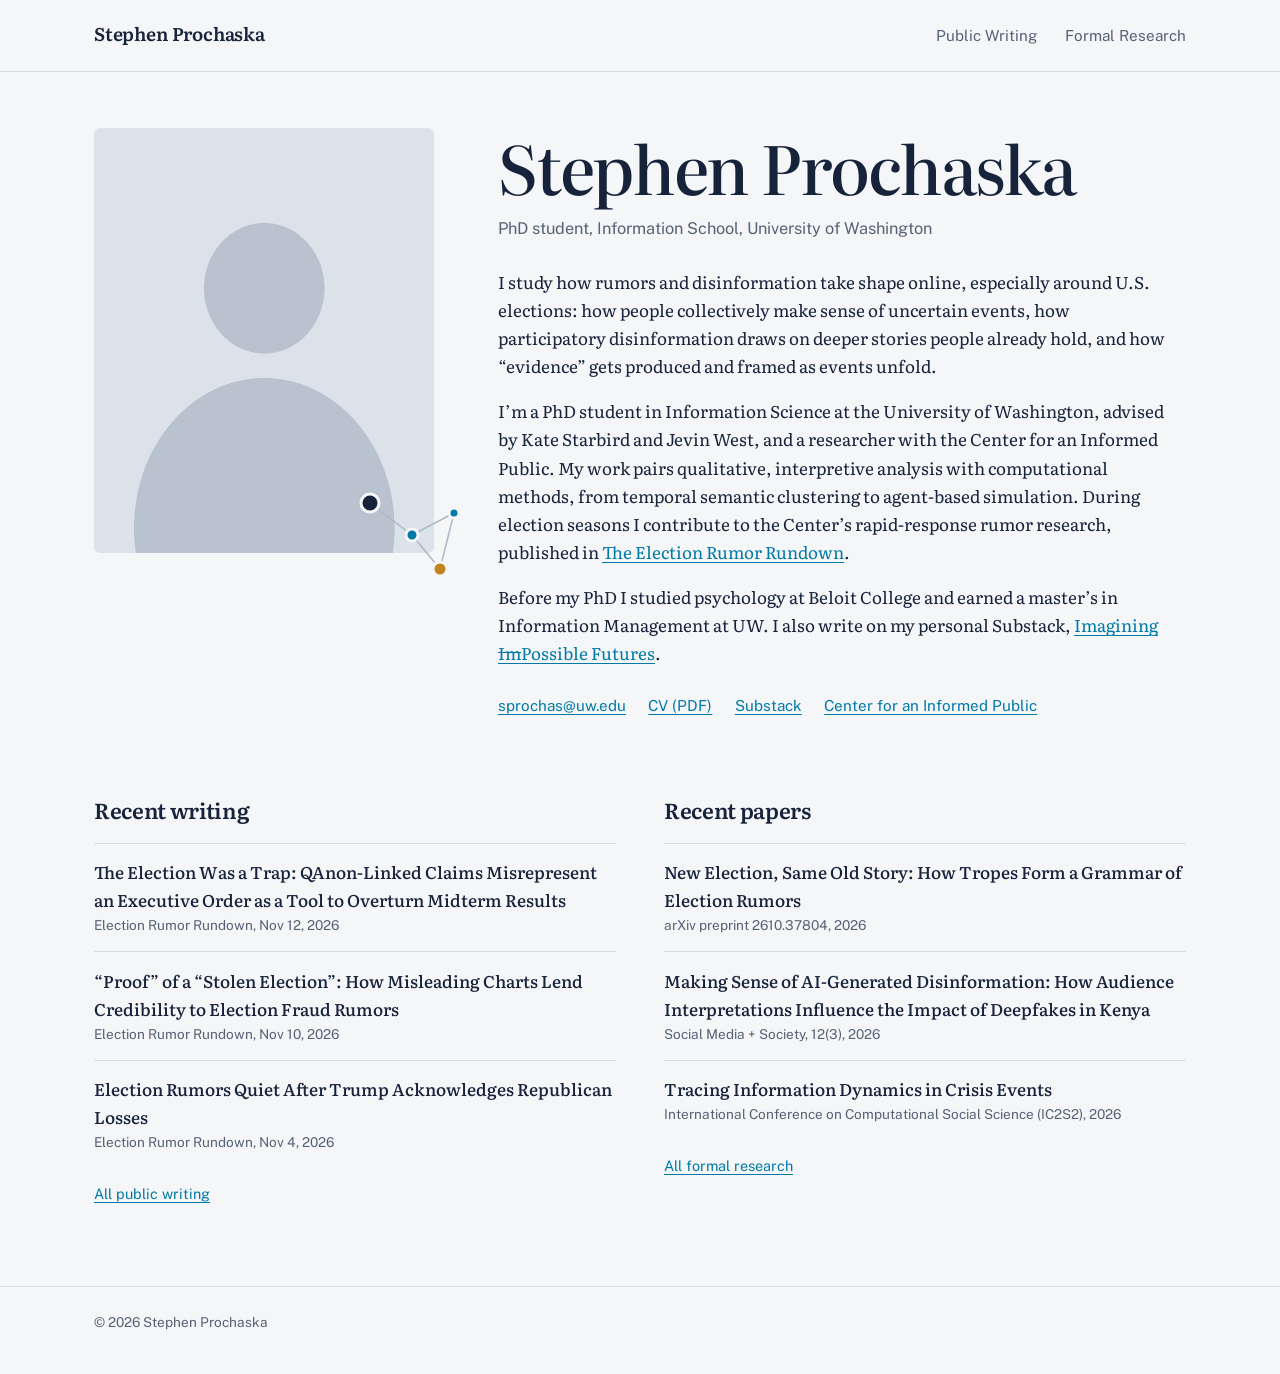
==== index.html @ 0f376863 "Add files via upload" ====
<!DOCTYPE html>
<html lang="en">
<head>
  <meta charset="utf-8">
  <meta name="viewport" content="width=device-width, initial-scale=1">
  <!-- EDIT: your name and a one-line description (shows in Google and link previews) -->
  <title>Stephen Prochaska</title>
  <meta name="description" content="Stephen Prochaska studies online rumors, disinformation, and collective sensemaking around U.S. elections at the University of Washington.">
  <meta property="og:title" content="Stephen Prochaska">
  <meta property="og:image" content="assets/img/photo.jpg">
  <link rel="preconnect" href="https://fonts.googleapis.com">
  <link rel="preconnect" href="https://fonts.gstatic.com" crossorigin>
  <link href="https://fonts.googleapis.com/css2?family=Literata:ital,opsz,wght@0,7..72,400..700;1,7..72,400..700&family=Public+Sans:wght@400;500;600&display=swap" rel="stylesheet">
  <link rel="stylesheet" href="assets/css/style.css">
</head>
<body>
  <a class="skip" href="#main">Skip to content</a>
  <header class="site-header">
    <div class="wrap">
      <a class="site-name" href="./">Stephen Prochaska</a>
      <nav class="site-nav" aria-label="Main">
        <a href="writing.html">Public Writing</a>
        <a href="research.html">Formal Research</a>
      </nav>
    </div>
  </header>

  <main id="main">
    <div class="wrap">
      <section class="intro">
        <div class="portrait">
          <!-- EDIT: replace assets/img/photo.jpg with your own photo (portrait, ~800×1000px) -->
          <img src="assets/img/photo.jpg" alt="Portrait of Stephen Prochaska" width="680" height="850">
          <svg class="graph-mark" viewBox="0 0 120 100" aria-hidden="true">
            <g stroke="#AEB9C6" stroke-width="1.5">
              <line x1="18" y1="20" x2="60" y2="52"/><line x1="60" y1="52" x2="102" y2="30"/>
              <line x1="60" y1="52" x2="88" y2="86"/><line x1="102" y1="30" x2="88" y2="86"/>
            </g>
            <circle cx="18" cy="20" r="9" fill="#17223B" stroke="#F4F6F8" stroke-width="3"/>
            <circle cx="60" cy="52" r="6" fill="#0079A8" stroke="#F4F6F8" stroke-width="3"/>
            <circle cx="102" cy="30" r="5" fill="#0079A8" stroke="#F4F6F8" stroke-width="3"/>
            <circle cx="88" cy="86" r="7" fill="#C08420" stroke="#F4F6F8" stroke-width="3"/>
          </svg>
        </div>

        <div>
          <!-- EDIT: name, role, bio paragraphs, and contact links -->
          <h1>Stephen Prochaska</h1>
          <p class="role">PhD student, Information School, University of Washington</p>
          <div class="bio">
            <p>I study how rumors and disinformation take shape online, especially around U.S. elections: how people collectively make sense of uncertain events, how participatory disinformation draws on deeper stories people already hold, and how “evidence” gets produced and framed as events unfold.</p>
            <p>I’m a PhD student in Information Science at the University of Washington, advised by Kate Starbird and Jevin West, and a researcher with the Center for an Informed Public. My work pairs qualitative, interpretive analysis with computational methods, from temporal semantic clustering to agent-based simulation. During election seasons I contribute to the Center’s rapid-response rumor research, published in <a href="https://uwcip.substack.com">The Election Rumor Rundown</a>.</p>
            <p>Before my PhD I studied psychology at Beloit College and earned a master’s in Information Management at UW. I also write on my personal Substack, <a href="https://stephenprochaska.substack.com">Imagining <s>Im</s>Possible Futures</a>.</p>
          </div>
          <div class="contact">
            <a href="mailto:sprochas@uw.edu">sprochas@uw.edu</a>
            <a href="assets/cv.pdf">CV (PDF)</a>
            <a href="https://stephenprochaska.substack.com">Substack</a>
            <a href="https://www.cip.uw.edu/">Center for an Informed Public</a>
          </div>
        </div>
      </section>

      <section class="latest" aria-label="Recent work">
        <div>
          <h2 class="section-title">Recent writing</h2>
          <ol id="latest-posts"></ol>
          <a class="more" href="writing.html">All public writing</a>
        </div>
        <div>
          <h2 class="section-title">Recent papers</h2>
          <ol id="latest-papers"></ol>
          <a class="more" href="research.html">All formal research</a>
        </div>
      </section>
    </div>
  </main>

  <footer class="site-footer">
    <div class="wrap"><p>© <span data-year></span> Stephen Prochaska</p></div>
  </footer>

  <script type="module">
    import { fetchJSON, formatDate, el, plainName } from "./assets/js/site.js";

    fetchJSON("data/posts.json").then(({ posts = [], sources = [] }) => {
      const names = Object.fromEntries(sources.map(s => [s.id, s.name]));
      const list = document.getElementById("latest-posts");
      posts.slice(0, 3).forEach(p => list.append(
        el("li", {}, el("a", { href: p.url }, p.title),
          el("div", { class: "meta" }, `${p.outlet || plainName(names[p.source] || "")}, ${formatDate(p.date)}`))
      ));
      if (!posts.length) list.append(el("li", { class: "meta" }, "Posts will appear here after the first Substack sync."));
    }).catch(() => {});

    fetchJSON("data/publications.json").then(({ publications = [] }) => {
      const list = document.getElementById("latest-papers");
      publications.filter(p => !p.status).sort((a, b) => b.year - a.year).slice(0, 3).forEach(p => list.append(
        el("li", {}, el("a", { href: p.url || "research.html" }, p.title),
          el("div", { class: "meta" }, `${p.venue}, ${p.year}`))
      ));
    }).catch(() => {});
  </script>
</body>
</html>
---- assets/css/style.css ----
/* ------------------------------------------------------------------
   Personal site — one stylesheet for every page.
   Change the tokens below to restyle the whole site.
------------------------------------------------------------------- */
:root {
  --paper: #F4F6F8;      /* page background */
  --surface: #FFFFFF;    /* cards, panels */
  --ink: #17223B;        /* main text (deep navy) */
  --muted: #566176;      /* secondary text */
  --rule: #D6DCE4;       /* borders, graph edges */
  --accent: #0079A8;     /* links, co-author nodes */
  --mark: #C08420;       /* selected / highlighted */

  --serif: "Literata", Georgia, "Times New Roman", serif;
  --sans: "Public Sans", system-ui, -apple-system, "Segoe UI", sans-serif;

  --measure: 68ch;
  --wide: 1140px;
  --radius: 6px;
}

*, *::before, *::after { box-sizing: border-box; }
html { -webkit-text-size-adjust: 100%; }
body {
  margin: 0;
  background: var(--paper);
  color: var(--ink);
  font-family: var(--serif);
  font-size: 1.0625rem;
  line-height: 1.65;
  font-optical-sizing: auto;
}
img { max-width: 100%; display: block; }
a { color: var(--accent); text-underline-offset: 0.18em; text-decoration-thickness: 1px; }
a:hover { text-decoration-thickness: 2px; }
:focus-visible { outline: 2px solid var(--mark); outline-offset: 3px; border-radius: 2px; }

.skip { position: absolute; left: -999px; }
.skip:focus { left: 1rem; top: 1rem; background: var(--surface); padding: .5rem 1rem; z-index: 10; }

.wrap { max-width: var(--wide); margin: 0 auto; padding: 0 1.5rem; }

/* ---------- Header / nav ---------- */
.site-header { border-bottom: 1px solid var(--rule); background: var(--paper); }
.site-header .wrap {
  display: flex; align-items: baseline; justify-content: space-between;
  gap: 1rem; flex-wrap: wrap; padding-top: 1.1rem; padding-bottom: 1.1rem;
}
.site-name {
  font-family: var(--serif); font-weight: 600; font-size: 1.15rem;
  color: var(--ink); text-decoration: none; letter-spacing: -0.01em;
}
.site-nav { display: flex; gap: 1.75rem; font-family: var(--sans); font-size: .95rem; }
.site-nav a { color: var(--muted); text-decoration: none; padding-bottom: .25rem; border-bottom: 2px solid transparent; }
.site-nav a:hover { color: var(--ink); }
.site-nav a[aria-current="page"] { color: var(--ink); border-bottom-color: var(--accent); }

main { padding: 3.5rem 0 5rem; }

/* ---------- Shared type ---------- */
h1, h2, h3 { font-family: var(--serif); line-height: 1.15; letter-spacing: -0.015em; margin: 0; }
.page-title { font-size: clamp(2.1rem, 4.5vw, 3.1rem); font-weight: 500; }
.page-intro { color: var(--muted); max-width: var(--measure); margin: .9rem 0 0; font-size: 1.1rem; }
.section-title { font-size: 1.35rem; font-weight: 600; margin-bottom: 1.25rem; }
.sans { font-family: var(--sans); }
.meta { font-family: var(--sans); font-size: .85rem; color: var(--muted); }

/* ---------- Landing ---------- */
.intro {
  display: grid; grid-template-columns: minmax(220px, 340px) 1fr;
  gap: clamp(2rem, 5vw, 4.5rem); align-items: start;
}
.portrait { position: relative; }
.portrait img {
  width: 100%; height: auto; aspect-ratio: 4 / 5; object-fit: cover;
  border-radius: var(--radius); background: var(--rule);
}
/* the one decorative touch: a small graph that links the photo to the page */
.portrait svg.graph-mark { position: absolute; right: -38px; bottom: -30px; width: 120px; height: auto; pointer-events: none; }
.intro h1 { font-size: clamp(2.6rem, 6vw, 4.2rem); font-weight: 500; letter-spacing: -0.03em; }
.intro .role { font-family: var(--sans); color: var(--muted); font-size: 1.02rem; margin: .6rem 0 1.6rem; }
.bio { max-width: var(--measure); }
.bio p { margin: 0 0 1.1rem; }
.contact { display: flex; flex-wrap: wrap; gap: .5rem 1.4rem; margin-top: 1.6rem; font-family: var(--sans); font-size: .95rem; }

.latest { margin-top: 5rem; display: grid; grid-template-columns: 1fr 1fr; gap: 3rem; }
.latest ol { list-style: none; margin: 0; padding: 0; }
.latest li { padding: .9rem 0; border-top: 1px solid var(--rule); }
.latest li a { color: var(--ink); text-decoration: none; font-weight: 500; }
.latest li a:hover { color: var(--accent); }
.latest .more { display: inline-block; margin-top: .9rem; font-family: var(--sans); font-size: .9rem; }

/* ---------- Public writing ---------- */
.filters { display: flex; flex-wrap: wrap; gap: .5rem; margin: 2.25rem 0 2rem; font-family: var(--sans); }
.filters button, .chip {
  font: inherit; font-size: .9rem; cursor: pointer;
  background: transparent; color: var(--ink);
  border: 1px solid var(--rule); border-radius: 999px; padding: .35rem .95rem;
}
.filters button:hover, .chip:hover { border-color: var(--ink); }
.filters button[aria-pressed="true"], .chip[aria-pressed="true"] { background: var(--ink); border-color: var(--ink); color: var(--paper); }
.filters .count { color: inherit; opacity: .65; margin-left: .3rem; }

.posts { display: grid; grid-template-columns: repeat(auto-fill, minmax(300px, 1fr)); gap: 2.25rem 1.75rem; }
/* Card modeled on Substack's own post embed: cover, publication, title, subtitle, date */
.post {
  display: flex; flex-direction: column; text-decoration: none; color: inherit;
  background: var(--surface); border: 1px solid var(--rule); border-radius: var(--radius); overflow: hidden;
}
.post:hover { border-color: var(--ink); }
.post:hover h3 { text-decoration: underline; text-decoration-thickness: 1px; text-underline-offset: .15em; }
.post .cover { aspect-ratio: 16 / 9; width: 100%; object-fit: cover; background: #E6EBF0; border-bottom: 1px solid var(--rule); }
.post .body { padding: 1.1rem 1.25rem 1.3rem; display: flex; flex-direction: column; gap: .5rem; flex: 1; }
.post .pub { font-family: var(--sans); font-size: .8rem; font-weight: 600; color: var(--accent); }
.post h3 { font-size: 1.2rem; font-weight: 600; line-height: 1.25; }
.post .sub { color: var(--muted); font-size: .97rem; line-height: 1.5; margin: 0;
  display: -webkit-box; -webkit-line-clamp: 3; -webkit-box-orient: vertical; overflow: hidden; }
.post .meta { margin-top: auto; padding-top: .4rem; display: flex; gap: .6rem; align-items: baseline; }
.post .role { font-size: .75rem; border: 1px solid var(--rule); border-radius: 3px; padding: 0 .4rem; }
.post .pub s, .filters s { text-decoration-thickness: 1.5px; }

.empty { font-family: var(--sans); color: var(--muted); border: 1px dashed var(--rule); border-radius: var(--radius); padding: 2rem; max-width: 60ch; }

/* ---------- Formal research ---------- */
.research { display: grid; grid-template-columns: minmax(320px, 440px) 1fr; gap: 3rem; margin-top: 2.5rem; align-items: start; }
.graph-panel { position: sticky; top: 1.5rem; background: var(--surface); border: 1px solid var(--rule); border-radius: var(--radius); padding: 1rem 1rem 1.2rem; }
.graph-panel h2 { font-size: 1.05rem; font-weight: 600; }
.graph-panel .caption { font-family: var(--sans); font-size: .82rem; color: var(--muted); margin: .25rem 0 .5rem; line-height: 1.45; }
#coauthor-graph { position: relative; }
#coauthor-graph svg { width: 100%; height: auto; display: block; overflow: visible; }
#coauthor-graph .edge { stroke: var(--rule); stroke-linecap: round; pointer-events: none; stroke-opacity: .4; }
#coauthor-graph .edge.spoke { stroke-opacity: 1; }
#coauthor-graph .edge.on { stroke-opacity: 1; }
#coauthor-graph .ring { fill: none; stroke: var(--rule); stroke-dasharray: 2 4; }
#coauthor-graph .ring-label { font-family: var(--sans); font-size: 10px; fill: var(--muted); paint-order: stroke; stroke: var(--surface); stroke-width: 4px; }
#coauthor-graph .edge.on { stroke: var(--mark); }
#coauthor-graph .node circle.dot { fill: var(--accent); stroke: var(--surface); stroke-width: 2px; }
#coauthor-graph .node.me circle.dot { fill: var(--ink); }
#coauthor-graph .node.on circle.dot { fill: var(--mark); }
#coauthor-graph .node { cursor: pointer; outline: none; }
#coauthor-graph .node:focus-visible circle.dot { stroke: var(--mark); stroke-width: 3px; }
#coauthor-graph .node text {
  font-family: var(--sans); font-size: 11px; fill: var(--ink);
  paint-order: stroke; stroke: var(--surface); stroke-width: 4px; stroke-linejoin: round; pointer-events: none;
}
#coauthor-graph .node.me text { font-weight: 600; }
#coauthor-graph .dim { opacity: .2; }
#coauthor-graph .node, #coauthor-graph .edge { transition: opacity .2s; }
.tooltip {
  position: absolute; pointer-events: none; background: var(--ink); color: var(--paper);
  font-family: var(--sans); font-size: .8rem; line-height: 1.35; padding: .45rem .65rem; border-radius: 4px;
  white-space: nowrap; transform: translate(-50%, calc(-100% - 12px)); opacity: 0; transition: opacity .12s;
}
.tooltip.show { opacity: 1; }
.tooltip strong { display: block; font-weight: 600; }

.topics { display: flex; flex-wrap: wrap; gap: .4rem; margin-top: 1rem; font-family: var(--sans); }
.topics .chip { font-size: .8rem; padding: .2rem .7rem; }

.filter-note { font-family: var(--sans); font-size: .92rem; color: var(--muted); margin: 0 0 1.5rem; min-height: 1.5em; }
.filter-note button { font: inherit; color: var(--accent); background: none; border: 0; padding: 0; cursor: pointer; text-decoration: underline; text-underline-offset: .18em; }

.year-group { display: grid; grid-template-columns: 4.2rem 1fr; gap: 1rem; padding: 1.25rem 0; border-top: 1px solid var(--rule); }
.year-group:first-of-type { border-top: 0; padding-top: 0; }
.year-group h2 { font-family: var(--sans); font-size: .95rem; font-weight: 600; color: var(--muted); padding-top: .2rem; }
.pubs { list-style: none; margin: 0; padding: 0; display: grid; gap: 1.5rem; }
.pub-item h3 { font-size: 1.12rem; font-weight: 600; line-height: 1.3; }
.pub-item h3 a { color: var(--ink); text-decoration: none; }
.pub-item h3 a:hover { color: var(--accent); text-decoration: underline; }
.pub-item .authors { margin: .3rem 0 0; font-size: .96rem; }
.pub-item .authors .me { font-weight: 600; }
.pub-item .venue { font-style: italic; color: var(--muted); margin: .1rem 0 0; font-size: .96rem; }
.pub-item .links { display: flex; flex-wrap: wrap; gap: .3rem 1rem; margin-top: .45rem; font-family: var(--sans); font-size: .85rem; }
.pub-item sup { font-family: var(--sans); font-size: .7em; margin-left: 1px; }
.footnote { margin-top: 1.5rem; }
.pub-item .award { font-family: var(--sans); font-size: .8rem; color: var(--mark); font-weight: 600; margin-top: .3rem; }

/* ---------- Footer ---------- */
.site-footer { border-top: 1px solid var(--rule); padding: 1.5rem 0 2.5rem; }
.site-footer p { margin: 0; font-family: var(--sans); font-size: .85rem; color: var(--muted); }

/* ---------- Small screens ---------- */
@media (max-width: 860px) {
  .intro, .latest, .research { grid-template-columns: 1fr; }
  .portrait { max-width: 300px; }
  .portrait svg.graph-mark { right: -24px; width: 96px; }
  .graph-panel { position: static; }
  .latest { gap: 2.5rem; margin-top: 4rem; }
}
@media (max-width: 520px) {
  main { padding-top: 2.25rem; }
  .year-group { grid-template-columns: 1fr; gap: .5rem; }
  .site-nav { gap: 1.2rem; }
}
@media (prefers-reduced-motion: reduce) {
  * { transition: none !important; animation: none !important; }
}
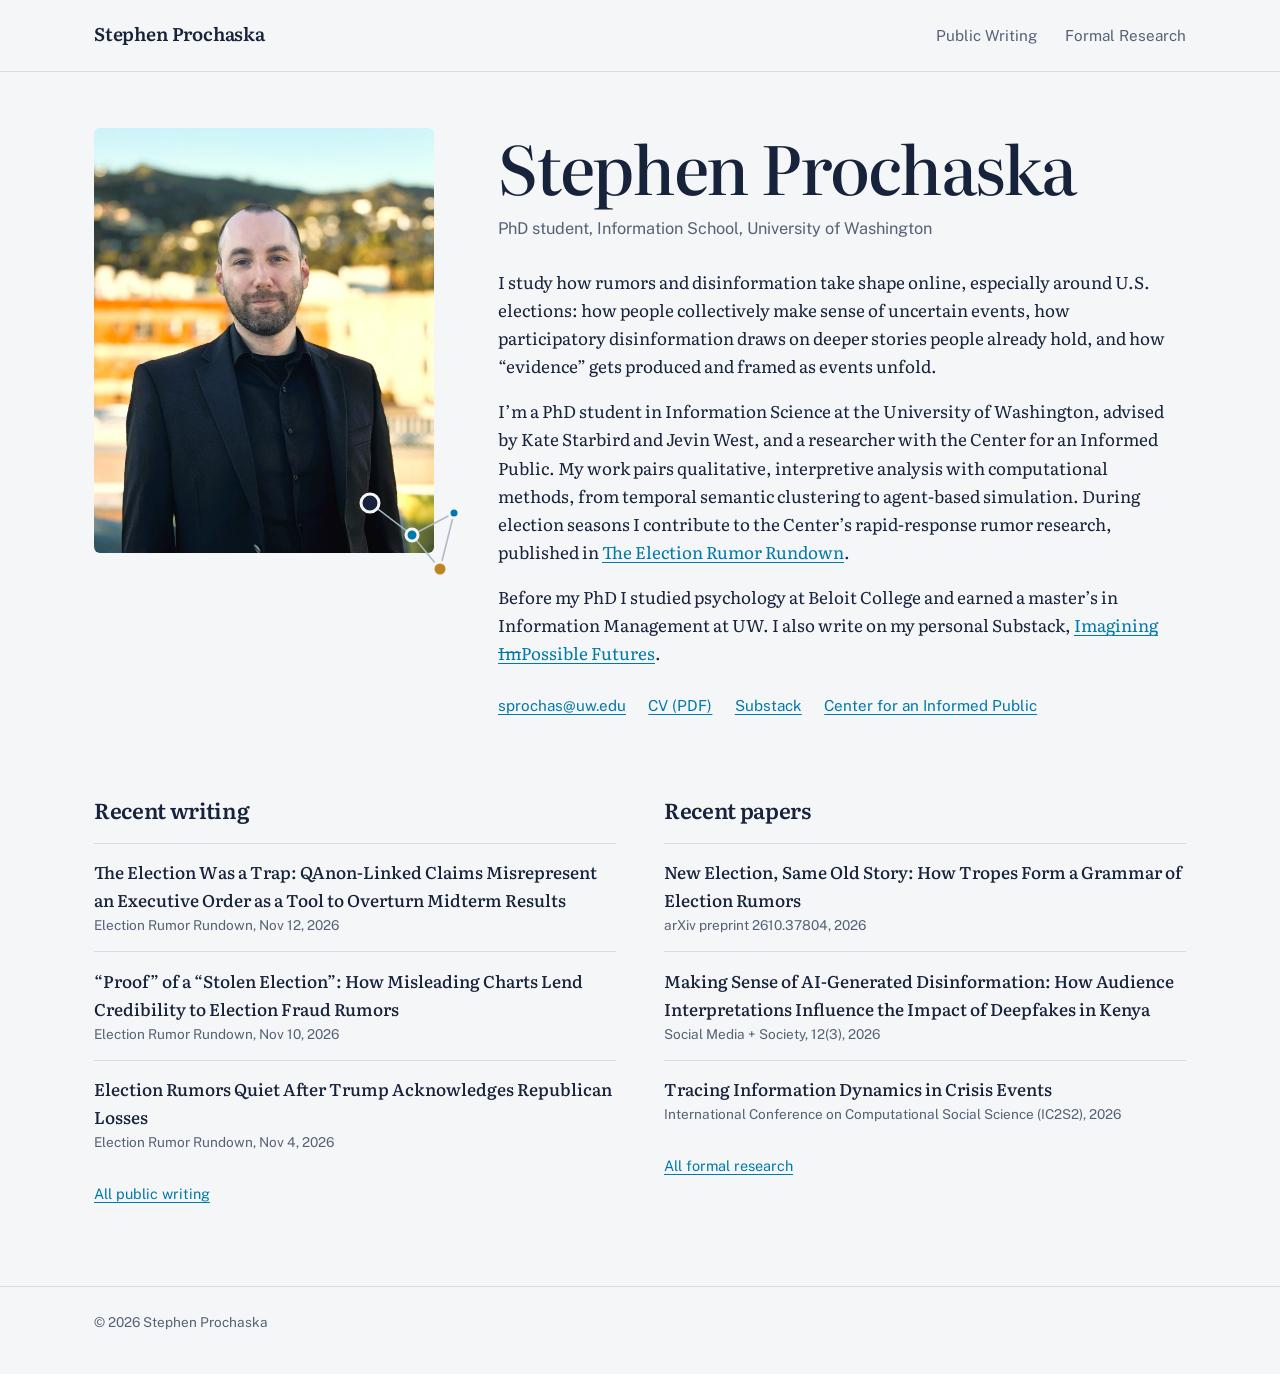
==== commit bdd4ab34: "Update index.html" ====
--- a/index.html
+++ b/index.html
@@ -30,7 +30,7 @@
       <section class="intro">
         <div class="portrait">
           <!-- EDIT: replace assets/img/photo.jpg with your own photo (portrait, ~800×1000px) -->
-          <img src="assets/img/photo.jpg" alt="Portrait of Stephen Prochaska" width="680" height="850">
+          <img src="assets/img/profile_picture.jpg" alt="Portrait of Stephen Prochaska" width="800" height="850">
           <svg class="graph-mark" viewBox="0 0 120 100" aria-hidden="true">
             <g stroke="#AEB9C6" stroke-width="1.5">
               <line x1="18" y1="20" x2="60" y2="52"/><line x1="60" y1="52" x2="102" y2="30"/>
